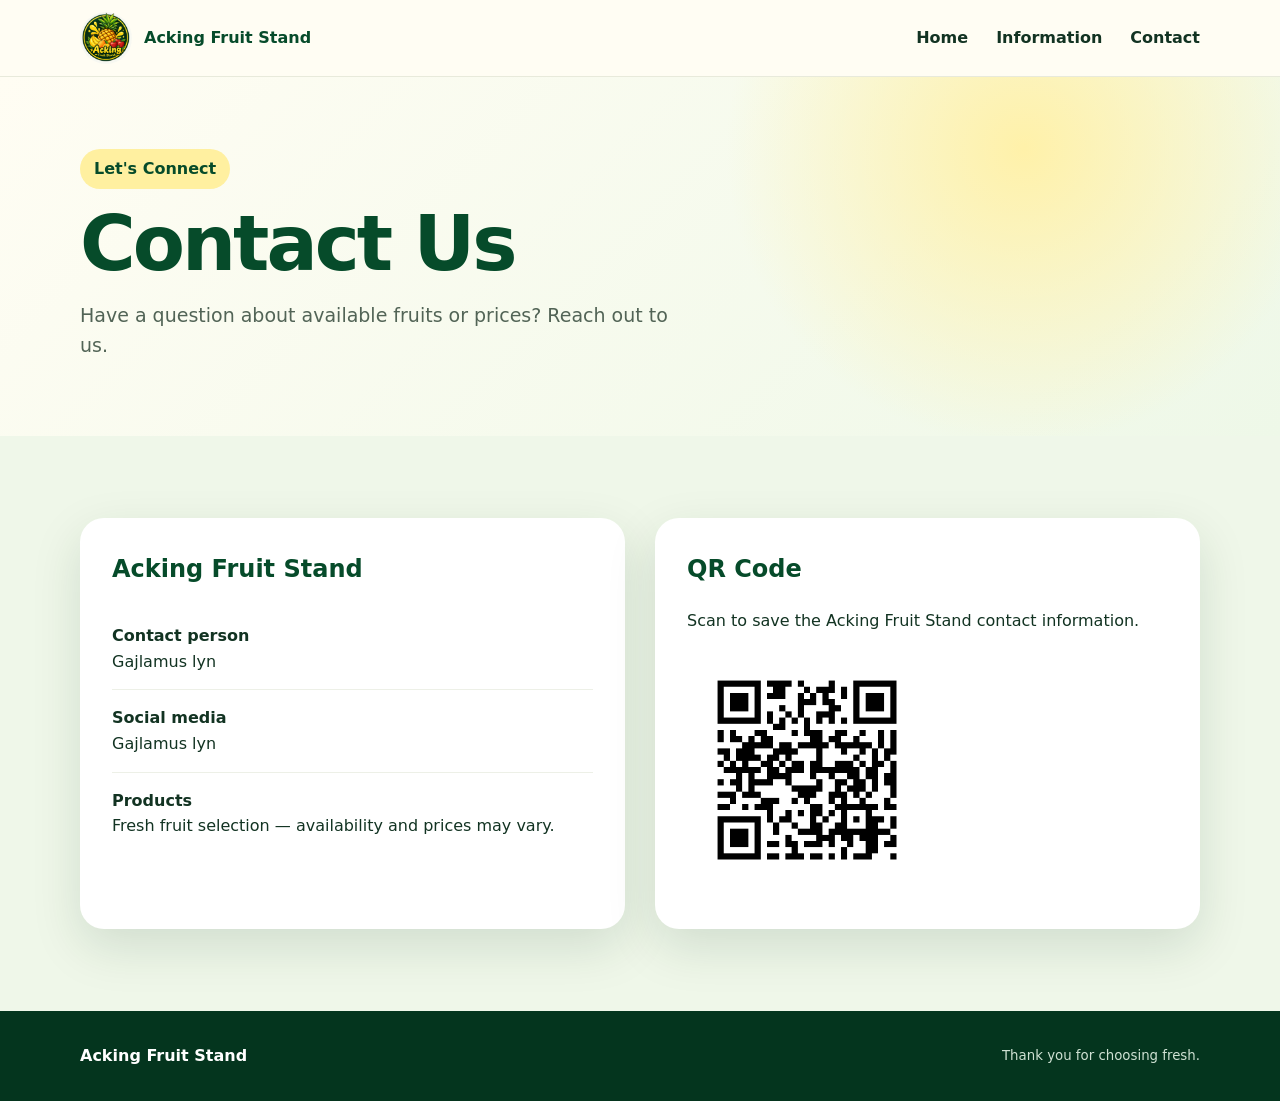
==== contact.html @ 31136623 "Add files via upload" ====
<!doctype html>
<html lang="en"><head><meta charset="utf-8"><meta name="viewport" content="width=device-width,initial-scale=1">
<title>Contact | Acking Fruit Stand</title><link rel="stylesheet" href="style.css"></head>
<body>
<header class="nav"><div class="container nav-inner"><a class="brand" href="index.html"><img src="logo.png" alt="Acking Fruit Stand logo"><span>Acking Fruit Stand</span></a>
<nav class="nav-links"><a href="index.html">Home</a><a href="info.html">Information</a><a href="contact.html">Contact</a></nav></div></header>
<section class="hero"><div class="container"><span class="kicker">Let's Connect</span><h1>Contact Us</h1><p>Have a question about available fruits or prices? Reach out to us.</p></div></section>
<section class="contact"><div class="container contact-grid">
<div class="contact-card"><h2>Acking Fruit Stand</h2>
<div class="contact-item"><strong>Contact person</strong><br>Gajlamus lyn</div>
<div class="contact-item"><strong>Social media</strong><br>Gajlamus lyn</div>
<div class="contact-item"><strong>Products</strong><br>Fresh fruit selection — availability and prices may vary.</div>
</div>
<div class="contact-card"><h2>QR Code</h2><p>Scan to save the Acking Fruit Stand contact information.</p><img class="qr" src="qr-contact.png" alt="Acking Fruit Stand QR code"></div>
</div></section>
<footer class="footer"><div class="container footer-inner"><strong>Acking Fruit Stand</strong><small>Thank you for choosing fresh.</small></div></footer>
</body></html>
---- style.css ----
:root{
  --green:#064b2a; --green2:#0b6b39; --yellow:#ffd522; --cream:#fffdf3;
  --ink:#123322; --muted:#647568; --white:#fff;
  --shadow:0 18px 50px rgba(5,55,31,.13);
}
*{box-sizing:border-box}
html{scroll-behavior:smooth}
body{margin:0;font-family:Inter,system-ui,-apple-system,BlinkMacSystemFont,"Segoe UI",sans-serif;color:var(--ink);background:var(--cream);line-height:1.6}
a{text-decoration:none;color:inherit}
.container{width:min(1120px,92%);margin:auto}
.nav{position:sticky;top:0;z-index:20;background:rgba(255,253,243,.94);backdrop-filter:blur(12px);border-bottom:1px solid #e8eadb}
.nav-inner{height:76px;display:flex;align-items:center;justify-content:space-between}
.brand{display:flex;align-items:center;gap:12px;font-weight:900;color:var(--green)}
.brand img{width:52px;height:52px;object-fit:contain;border-radius:50%}
.nav-links{display:flex;gap:28px;font-weight:700}
.nav-links a:hover{color:#c39c00}
.hero{padding:72px 0 56px;background:radial-gradient(circle at 80% 20%,#fff1a9 0,transparent 28%),linear-gradient(135deg,#fffdf3,#eef8e8)}
.hero-grid{display:grid;grid-template-columns:1.05fr .95fr;gap:52px;align-items:center}
.kicker{display:inline-block;background:#fff0a0;color:var(--green);font-weight:900;padding:7px 14px;border-radius:999px}
h1{font-size:clamp(44px,6vw,76px);line-height:.98;margin:18px 0;color:var(--green);letter-spacing:-3px}
.hero p{font-size:19px;color:#526456;max-width:600px}
.btns{display:flex;gap:12px;flex-wrap:wrap;margin-top:26px}
.btn{display:inline-flex;padding:13px 20px;border-radius:14px;font-weight:900;transition:.2s}
.btn-primary{background:var(--yellow);color:var(--green);box-shadow:0 8px 22px rgba(255,213,34,.3)}
.btn-secondary{background:var(--green);color:white}
.btn:hover{transform:translateY(-2px)}
.hero-logo{background:white;border-radius:32px;padding:20px;box-shadow:var(--shadow);border:5px solid var(--yellow)}
.hero-logo img{display:block;width:100%;border-radius:20px}
section{padding:82px 0}
.section-head{text-align:center;max-width:700px;margin:0 auto 38px}
.section-head h2{font-size:42px;line-height:1.05;margin:0 0 10px;color:var(--green)}
.section-head p{color:var(--muted)}
.products{background:white}
.product-grid{display:grid;grid-template-columns:repeat(5,1fr);gap:18px}
.card{background:#fffdf3;border:1px solid #e8eadb;border-radius:22px;padding:22px;text-align:center;box-shadow:0 8px 25px rgba(5,55,31,.06)}
.fruit{height:115px;display:flex;align-items:center;justify-content:center;font-size:70px}
.card h3{margin:8px 0 5px;color:var(--green)}
.card p{margin:0;color:var(--muted);font-size:14px}
.info-grid{display:grid;grid-template-columns:repeat(3,1fr);gap:20px}
.info-card{background:white;border-radius:24px;padding:28px;box-shadow:var(--shadow);border-top:5px solid var(--yellow)}
.info-card h3{margin-top:0;color:var(--green)}
.qr-wrap{display:grid;grid-template-columns:1fr 240px;gap:40px;align-items:center;background:var(--green);color:white;border-radius:30px;padding:38px}
.qr-wrap h2{font-size:38px;margin:0 0 10px}
.qr-wrap p{color:#dcebe0}
.qr{background:white;padding:12px;border-radius:18px;width:240px;height:240px;object-fit:contain}
.contact{background:#eff7e9}
.contact-grid{display:grid;grid-template-columns:1fr 1fr;gap:30px}
.contact-card{background:white;border-radius:24px;padding:32px;box-shadow:var(--shadow)}
.contact-card h2{margin-top:0;color:var(--green)}
.contact-item{padding:15px 0;border-bottom:1px solid #edf0e7}
.contact-item:last-child{border-bottom:0}
.footer{background:#04351e;color:white;padding:32px 0}
.footer-inner{display:flex;justify-content:space-between;gap:20px;align-items:center}
.footer small{color:#cfe1d3}
@media(max-width:900px){
 .hero-grid,.contact-grid{grid-template-columns:1fr}
 .product-grid{grid-template-columns:repeat(2,1fr)}
 .info-grid{grid-template-columns:1fr}
 .qr-wrap{grid-template-columns:1fr;text-align:center}
 .qr{margin:auto}
}
@media(max-width:600px){
 .nav-inner{height:auto;padding:12px 0;flex-wrap:wrap;gap:10px}
 .nav-links{width:100%;justify-content:center;gap:14px;font-size:14px}
 .hero{padding-top:42px}
 h1{letter-spacing:-2px}
 .product-grid{grid-template-columns:1fr 1fr}
 .card{padding:16px}
 .fruit{font-size:52px;height:85px}
 .footer-inner{flex-direction:column;text-align:center}
}
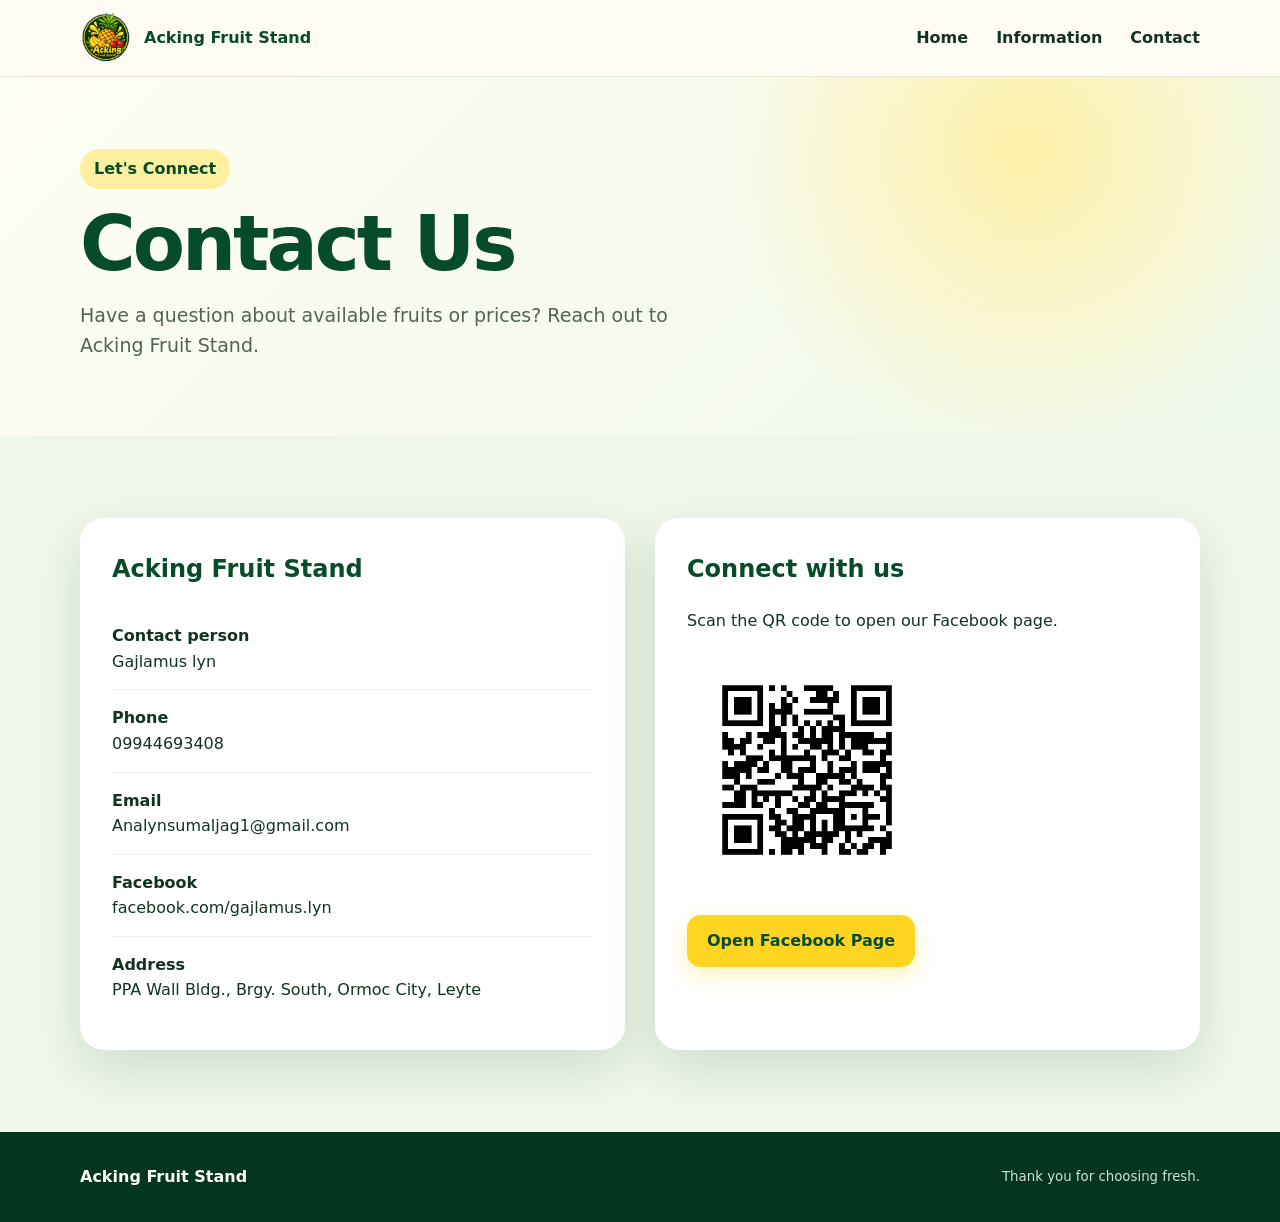
==== commit b1562241: "Add files via upload" ====
--- a/contact.html
+++ b/contact.html
@@ -4,14 +4,18 @@
 <body>
 <header class="nav"><div class="container nav-inner"><a class="brand" href="index.html"><img src="logo.png" alt="Acking Fruit Stand logo"><span>Acking Fruit Stand</span></a>
 <nav class="nav-links"><a href="index.html">Home</a><a href="info.html">Information</a><a href="contact.html">Contact</a></nav></div></header>
-<section class="hero"><div class="container"><span class="kicker">Let's Connect</span><h1>Contact Us</h1><p>Have a question about available fruits or prices? Reach out to us.</p></div></section>
+<section class="hero"><div class="container"><span class="kicker">Let's Connect</span><h1>Contact Us</h1><p>Have a question about available fruits or prices? Reach out to Acking Fruit Stand.</p></div></section>
 <section class="contact"><div class="container contact-grid">
 <div class="contact-card"><h2>Acking Fruit Stand</h2>
 <div class="contact-item"><strong>Contact person</strong><br>Gajlamus lyn</div>
-<div class="contact-item"><strong>Social media</strong><br>Gajlamus lyn</div>
-<div class="contact-item"><strong>Products</strong><br>Fresh fruit selection — availability and prices may vary.</div>
+<div class="contact-item"><strong>Phone</strong><br><a href="tel:09944693408">09944693408</a></div>
+<div class="contact-item"><strong>Email</strong><br><a href="mailto:Analynsumaljag1@gmail.com">Analynsumaljag1@gmail.com</a></div>
+<div class="contact-item"><strong>Facebook</strong><br><a href="https://www.facebook.com/gajlamus.lyn" target="_blank" rel="noopener">facebook.com/gajlamus.lyn</a></div>
+<div class="contact-item"><strong>Address</strong><br>PPA Wall Bldg., Brgy. South, Ormoc City, Leyte</div>
 </div>
-<div class="contact-card"><h2>QR Code</h2><p>Scan to save the Acking Fruit Stand contact information.</p><img class="qr" src="qr-contact.png" alt="Acking Fruit Stand QR code"></div>
+<div class="contact-card"><h2>Connect with us</h2><p>Scan the QR code to open our Facebook page.</p><img class="qr" src="qr-contact.png" alt="QR code linking to Acking Fruit Stand Facebook page">
+<p style="margin-top:18px"><a class="btn btn-primary" href="https://www.facebook.com/gajlamus.lyn" target="_blank" rel="noopener">Open Facebook Page</a></p>
+</div>
 </div></section>
 <footer class="footer"><div class="container footer-inner"><strong>Acking Fruit Stand</strong><small>Thank you for choosing fresh.</small></div></footer>
 </body></html>
